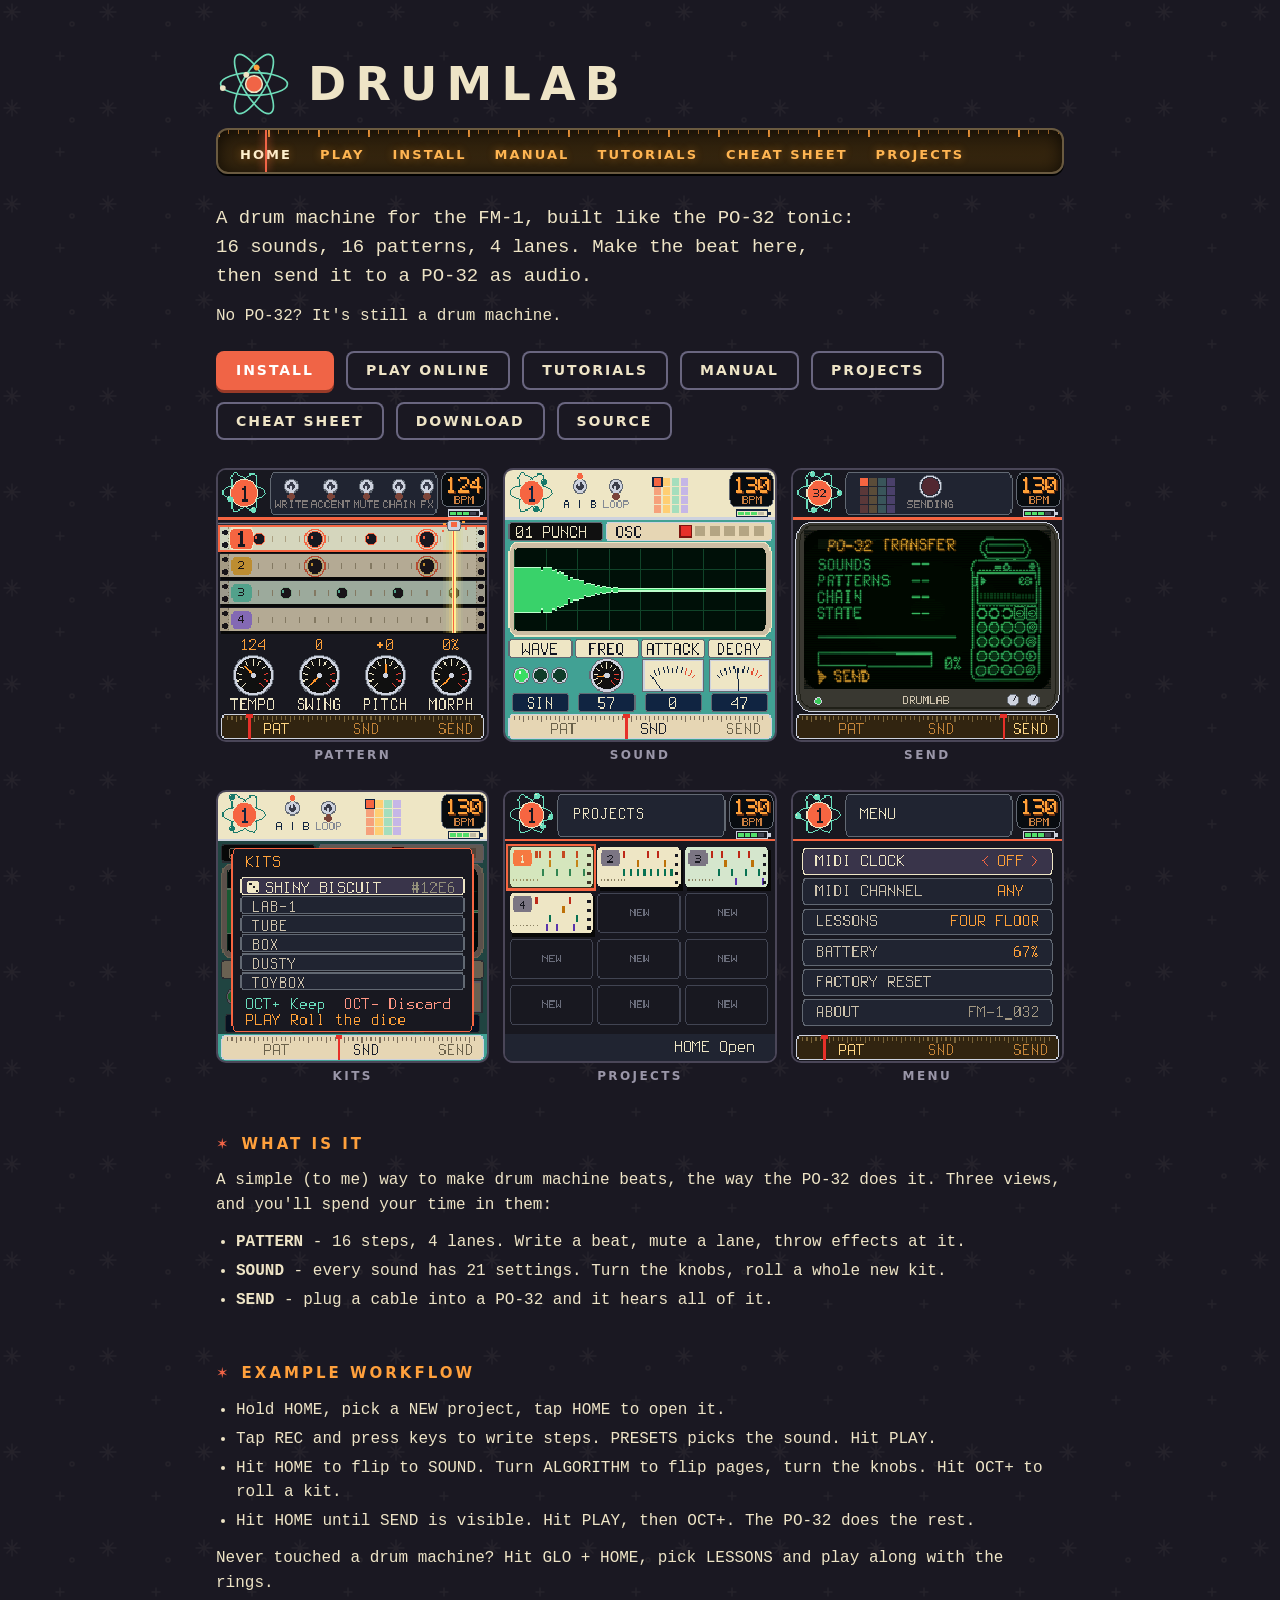
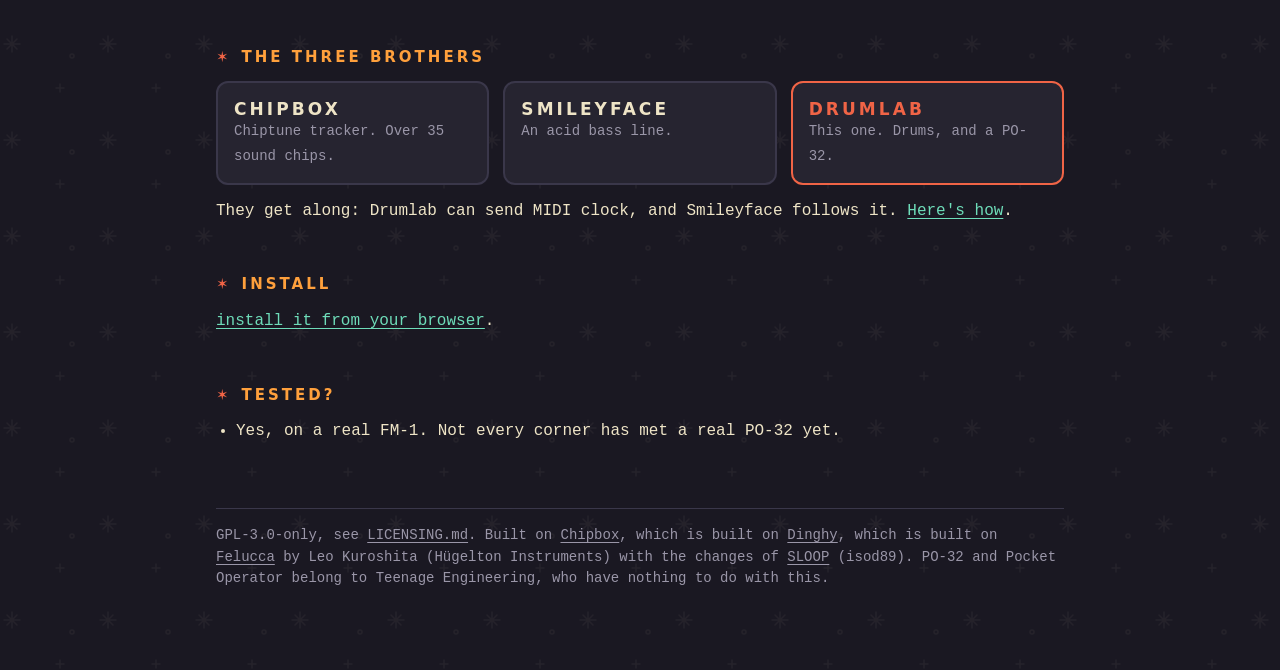
==== site/index.html @ 938a764e "LETS DO THISSSSS. Microtonic for the FM1 beta!" ====
<!doctype html>
<html lang="en">
<head>
<meta charset="utf-8">
<meta name="viewport" content="width=device-width, initial-scale=1">
<title>Drumlab</title>
<meta name="description" content="A drum machine for the FM-1 that works like the PO-32 tonic and sends its sounds and patterns to one, as audio.">
<link rel="stylesheet" href="lab.css">
</head>
<body>
<main>
  <div class="mast"><svg class="atom" viewBox="-50 -50 100 100" width="76" height="76" aria-hidden="true"><g fill="none" stroke="#6edcb9" stroke-width="2.2"><ellipse rx="44" ry="15" transform="rotate(0)"/><ellipse rx="44" ry="15" transform="rotate(60)"/><ellipse rx="44" ry="15" transform="rotate(120)"/></g><g transform="rotate(0)"><circle r="3.8" fill="#eee4c6"><animateMotion dur="3.1s" repeatCount="indefinite" path="M44,0 A44,15 0 1,1 -44,0 A44,15 0 1,1 44,0"/></circle></g><g transform="rotate(60)"><circle r="3.8" fill="#ffa03c"><animateMotion dur="4.3s" repeatCount="indefinite" path="M44,0 A44,15 0 1,0 -44,0 A44,15 0 1,0 44,0"/></circle></g><g transform="rotate(120)"><circle r="3.8" fill="#eee4c6"><animateMotion dur="5.2s" repeatCount="indefinite" path="M44,0 A44,15 0 1,1 -44,0 A44,15 0 1,1 44,0"/></circle></g><circle r="11" fill="#f06446" stroke="#eee4c6" stroke-width="2"/></svg><h1><a href="./">Drumlab</a></h1></div>
  
  <nav class="dial" aria-label="Pages"><a href="./" aria-current="page">Home</a><a href="play/">Play</a><a href="install.html">Install</a><a href="guide/">Manual</a><a href="manual/">Tutorials</a><a href="cheatsheet/">Cheat sheet</a><a href="projects/">Projects</a></nav>

  <p class="lead">A drum machine for the FM-1, built like the PO-32 tonic: 16 sounds, 16 patterns, 4 lanes. Make the beat here, then send it to a PO-32 as audio.</p>
  <p>No PO-32? It's still a drum machine.</p>

  <div class="btns">
    <a class="btn hot" href="install.html">Install</a>
    <a class="btn alt" href="play/">Play online</a>
    <a class="btn alt" href="manual/">Tutorials</a>
    <a class="btn alt" href="guide/">Manual</a>
    <a class="btn alt" href="projects/">Projects</a>
    <a class="btn alt" href="cheatsheet/">Cheat sheet</a>
    <a class="btn alt" id="download" href="#install">Download</a>
    <a class="btn alt" id="source" href="#">Source</a>
  </div>

  <div class="shots">
    <figure><img src="img/playing.png" alt="The pattern view: four lanes of steps"><figcaption>PATTERN</figcaption></figure><figure><img src="img/snd.png" alt="The sound view: a scope and four dials"><figcaption>SOUND</figcaption></figure><figure><img src="img/send.png" alt="The send view: a green monitor"><figcaption>SEND</figcaption></figure>
  </div>
  <div class="shots">
    <figure><img src="img/kits.png" alt="The kits window"><figcaption>KITS</figcaption></figure><figure><img src="img/picker.png" alt="Twelve projects"><figcaption>PROJECTS</figcaption></figure><figure><img src="img/menu.png" alt="The menu"><figcaption>MENU</figcaption></figure>
  </div>

  <h2>What is it</h2>
  <p>A simple (to me) way to make drum machine beats, the way the PO-32 does it. Three views, and you'll spend your time in them:</p>
  <ul>
    <li><b>PATTERN</b> - 16 steps, 4 lanes. Write a beat, mute a lane, throw effects at it.</li>
    <li><b>SOUND</b> - every sound has 21 settings. Turn the knobs, roll a whole new kit.</li>
    <li><b>SEND</b> - plug a cable into a PO-32 and it hears all of it.</li>
  </ul>

  <h2>Example workflow</h2>
  <ul>
    <li>Hold HOME, pick a NEW project, tap HOME to open it.</li>
    <li>Tap REC and press keys to write steps. PRESETS picks the sound. Hit PLAY.</li>
    <li>Hit HOME to flip to SOUND. Turn ALGORITHM to flip pages, turn the knobs. Hit OCT+ to roll a kit.</li>
    <li>Hit HOME until SEND is visible. Hit PLAY, then OCT+. The PO-32 does the rest.</li>
  </ul>
  <p>Never touched a drum machine? Hit GLO + HOME, pick LESSONS and play along with the rings.</p>

  <h2>The three brothers</h2>
  <div class="bros">
    <a class="bro" href="../chipbox/"><b>Chipbox</b><span>Chiptune tracker. Over 35 sound chips.</span></a>
    <a class="bro" href="../smileyface/"><b>Smileyface</b><span>An acid bass line.</span></a>
    <div class="bro me"><b>Drumlab</b><span>This one. Drums, and a PO-32.</span></div>
  </div>
  <p style="margin-top:14px">They get along: Drumlab can send MIDI clock, and Smileyface follows it. <a href="manual/smileyface/">Here's how</a>.</p>

  <h2 id="install">Install</h2>
  <p><a href="install.html">install it from your browser</a>.</p>

  <h2>Tested?</h2>
  <ul><li>Yes, on a real FM-1. Not every corner has met a real PO-32 yet.</li></ul>

  <footer>GPL-3.0-only, see <a href="https://github.com/pbarilla/drumlab/blob/main/LICENSING.md">LICENSING.md</a>. Built on <a href="../chipbox/">Chipbox</a>, which is built on <a href="https://github.com/zvenson/dinghy">Dinghy</a>, which is built on <a href="https://github.com/hugelton/Felucca">Felucca</a> by Leo Kuroshita (Hügelton Instruments) with the changes of <a href="https://github.com/isod89/sloop-fm1">SLOOP</a> (isod89). PO-32 and Pocket Operator belong to Teenage Engineering, who have nothing to do with this.</footer>
</main>
<script src="lab.js"></script>
<script>
  (function () {
    var base = 'https://github.com/pbarilla/drumlab';
    document.getElementById('download').href = base + '/releases/latest';
    document.getElementById('source').href = base;
  })();
</script>
</body>
</html>
---- site/lab.css ----
/* SPDX-License-Identifier: GPL-3.0-only */
/* Drumlab's pages: a 1950s atomic lab. Colours are the device's (firmware/src/labdraw.c, K_*). */
:root {
  --bg:#1a1822; --plate:#262430; --rail:#2e2c3a; --line:#3a374a;
  --cream:#eee4c6; --ink:#eee4c6; --dim:#9a96a8; --chrome:#cdd1d8;
  --coral:#f06446; --mint:#6edcb9; --amber:#ffa03c; --navy:#142640; --teal:#42a094; --glass:#34260f;
  --l1:#f06446; --l2:#fabe3c; --l3:#6edcb9; --l4:#aa8cf0;
  --display:"Futura", "Century Gothic", "Avenir Next", "Jost", "Trebuchet MS", system-ui, sans-serif;
  --mono:ui-monospace, "SF Mono", Menlo, Consolas, monospace;
  color-scheme:dark;
}
* { box-sizing:border-box; }
html { background:var(--bg); }
body {
  margin:0; color:var(--ink); font:16px/1.55 var(--mono);
  background-color:var(--bg);
  background-image:url("data:image/svg+xml;utf8,<svg xmlns='http://www.w3.org/2000/svg' width='96' height='96'><g fill='none' stroke='%23eee4c6' stroke-opacity='.05' stroke-width='1.5' stroke-linecap='round'><path d='M12 4v16M4 12h16M7 7l10 10M17 7L7 17'/><path d='M60 52v8M56 56h8'/><circle cx='72' cy='24' r='2'/></g></svg>");
}
main { max-width:880px; margin:0 auto; padding:28px 16px 80px; }
a { color:var(--mint); text-underline-offset:3px; }
a:hover { color:#fff; }
p { margin:0 0 12px; }
:focus-visible { outline:2px solid var(--amber); outline-offset:2px; }

/* masthead: the atom, the name, the tag */
.mast { display:flex; align-items:center; gap:16px; margin:18px 0 6px; }
.mast svg.atom { width:76px; height:76px; flex:none; }
h1 { font:700 46px/1.05 var(--display); letter-spacing:.2em; text-transform:uppercase; margin:0; color:var(--cream); }
h1 a { color:inherit; text-decoration:none; }
.tag { display:inline-block; padding:3px 12px; background:var(--coral); color:#fff; font:700 13px/1.4 var(--display); letter-spacing:.2em; vertical-align:middle; margin-left:14px; border-radius:3px; }
.sub { margin:0 0 22px; color:var(--dim); font-family:var(--display); letter-spacing:.14em; text-transform:uppercase; font-size:13px; }

/* the radio dial */
nav.dial { display:flex; flex-wrap:wrap; margin:0 0 30px; padding:0 8px; position:relative; border-radius:12px; border:2px solid #6a5a40;
  background:linear-gradient(#2a1d0b, #3b2a10); box-shadow:inset 0 0 18px #000b, 0 2px 0 #000; overflow:hidden; }
nav.dial::before { content:""; position:absolute; left:0; right:0; top:0; height:7px; pointer-events:none;
  background:repeating-linear-gradient(90deg, #ffa03c88 0 1px, transparent 1px 10px), repeating-linear-gradient(90deg, #ffa03ccc 0 2px, transparent 2px 50px); background-size:100% 4px, 100% 7px; background-repeat:no-repeat; }
nav.dial a { position:relative; padding:17px 14px 9px; color:#ffb552; text-decoration:none; font:700 13px/1.2 var(--display); letter-spacing:.16em; text-transform:uppercase; text-shadow:0 0 8px #ff9a2e66; }
nav.dial a:hover { color:#fff1cf; }
nav.dial a[aria-current] { color:#fff1cf; }
nav.dial a[aria-current]::after { content:""; position:absolute; left:50%; top:0; bottom:0; width:2px; margin-left:-1px; background:var(--coral); box-shadow:0 0 8px var(--coral); }

h2 { font:700 15px/1.3 var(--display); letter-spacing:.2em; text-transform:uppercase; color:var(--amber); margin:52px 0 14px; }
h2::before { content:"\2736"; margin-right:10px; color:var(--coral); }
.lead { font-size:19px; max-width:34em; }
ul { padding-left:20px; margin:0 0 12px; } li { margin:4px 0; } ol { padding-left:22px; }
code { font:700 .92em var(--mono); background:var(--cream); color:#1a1822; padding:1px 6px; border-radius:4px; white-space:nowrap; }
pre { font:inherit; font-size:13px; background:var(--plate); padding:12px 14px; overflow-x:auto; margin:8px 0 14px; line-height:1.7; border-radius:8px; border:1px solid var(--line); }
.dim { color:var(--dim); }
.po { background:#f3f0e4; color:#1a1822; } /* the PO-32's own labels */

/* buttons */
.btns { display:flex; flex-wrap:wrap; gap:12px; margin:22px 0 0; }
.btn, button.btn { display:inline-block; padding:11px 20px; background:var(--cream); color:#1a1822; text-decoration:none; font:700 14px/1.2 var(--display); letter-spacing:.14em; text-transform:uppercase; border:0; border-radius:8px; box-shadow:0 3px 0 #8a7f60; cursor:pointer; }
.btn:hover { color:#1a1822; background:#fff6dc; }
.btn.hot { background:var(--coral); color:#fff; box-shadow:0 3px 0 #9a3a28; }
.btn.hot:hover { background:#ff7a5e; color:#fff; }
.btn.alt { background:transparent; color:var(--cream); box-shadow:inset 0 0 0 2px #6a6680; }
.btn.alt:hover { box-shadow:inset 0 0 0 2px var(--cream); background:transparent; color:#fff; }
button:disabled { opacity:.35; cursor:default; }

/* pictures */
.shots { display:grid; grid-template-columns:repeat(3, 1fr); gap:14px; margin:28px 0 0; }
.shots figure { margin:0; }
.shots img { width:100%; height:auto; display:block; image-rendering:pixelated; background:var(--plate); border-radius:10px; border:2px solid #4a4658; }
.shots figcaption { margin-top:6px; font:700 12px var(--display); letter-spacing:.2em; color:var(--dim); text-align:center; }
img { display:block; max-width:100%; }

/* brothers */
.bros { display:grid; grid-template-columns:repeat(3, 1fr); gap:14px; margin:6px 0 0; }
.bro { display:block; padding:16px 16px 14px; background:var(--plate); border:2px solid var(--line); border-radius:12px; color:var(--ink); text-decoration:none; }
.bro b { display:block; font:700 17px var(--display); letter-spacing:.18em; text-transform:uppercase; }
.bro span { color:var(--dim); font-size:14px; }
.bro.me { border-color:var(--coral); }
.bro.me b { color:var(--coral); }
a.bro:hover { border-color:var(--cream); }

/* guide and tutorials */
.intro { color:var(--dim); margin:0 0 40px; }
.toc { display:flex; flex-wrap:wrap; gap:6px 18px; margin:0 0 30px; font-size:14px; }
.step { padding:34px 0 20px; border-top:1px solid var(--line); }
.step h2 { margin:0 0 14px; display:flex; align-items:center; gap:14px; font-size:18px; letter-spacing:.14em; color:var(--cream); }
.step h2::before { content:none; }
.step h2 b { display:inline-grid; place-items:center; min-width:34px; height:34px; padding:0 8px; background:var(--coral); color:#fff; font:700 18px var(--display); border-radius:7px; letter-spacing:0; }
.step h2 a { color:inherit; text-decoration:none; }
.step h2 a:hover { color:var(--mint); }
.item { padding:8px 0 12px; }
.t { display:flex; gap:12px; min-width:0; }
.t::before { content:"\2022"; color:var(--coral); flex:none; }
.t > div { min-width:0; }
.pic { margin:10px 0 4px 24px; max-width:620px; }
.pic img { width:100%; height:auto; background:var(--plate); border-radius:12px; }
.block { margin:6px 0 6px 24px; }
.block p { margin:0 0 10px; }
h3 { font:700 14px var(--display); letter-spacing:.16em; text-transform:uppercase; margin:22px 0 6px 24px; color:var(--mint); }
table { border-collapse:collapse; width:100%; font-size:14px; margin:6px 0; }
th, td { text-align:left; padding:6px 10px; border-bottom:1px solid var(--line); vertical-align:top; }
th { color:var(--dim); font-weight:400; white-space:nowrap; }

/* a pattern as 16 boxes */
.grid { display:grid; grid-template-columns:auto repeat(16, 1fr); gap:3px; margin:6px 0 10px; max-width:640px; align-items:stretch; }
.grid .h { color:var(--dim); font-size:11px; text-align:center; align-self:end; }
.grid .h.b { color:var(--amber); }
.grid .n { font:700 12px var(--display); letter-spacing:.06em; color:var(--cream); padding:0 8px 0 0; display:flex; align-items:center; white-space:nowrap; }
.grid .n i { font-style:normal; display:inline-grid; place-items:center; width:20px; height:20px; border-radius:4px; margin-right:7px; color:#1a1822; font-size:12px; }
.grid .c { aspect-ratio:1; min-height:18px; background:#2a2838; border-radius:3px; display:grid; place-items:center; font:700 10px var(--mono); color:#1a1822; }
.grid .c.g { background:#36334a; }
.grid .c.on { box-shadow:0 0 0 2px #0006 inset; }
.grid .c.acc { outline:2px solid var(--cream); outline-offset:-2px; }
.l1 { background:var(--l1) !important; } .l2 { background:var(--l2) !important; } .l3 { background:var(--l3) !important; } .l4 { background:var(--l4) !important; }
.pcard { padding:22px 0 10px; border-top:1px solid var(--line); }
.pcard h3 { margin:0 0 4px; }
.pcard .meta { color:var(--dim); font-size:13px; margin:0 0 10px; }
.pcard .how { margin:6px 0 0; font-size:14px; }
.gridwrap { overflow-x:auto; }

footer { margin-top:64px; color:var(--dim); font-size:14px; border-top:1px solid var(--line); padding-top:16px; }
footer a { color:var(--dim); }
@media (max-width:760px) { h1 { font-size:34px; letter-spacing:.14em; } .mast svg.atom { width:56px; height:56px; } .pic, .block { margin-left:0; } h3 { margin-left:0; } .shots, .bros { grid-template-columns:1fr; } nav.dial a { padding-left:10px; padding-right:10px; } }
@media (prefers-reduced-motion:reduce) { * { animation:none !important; transition:none !important; } }
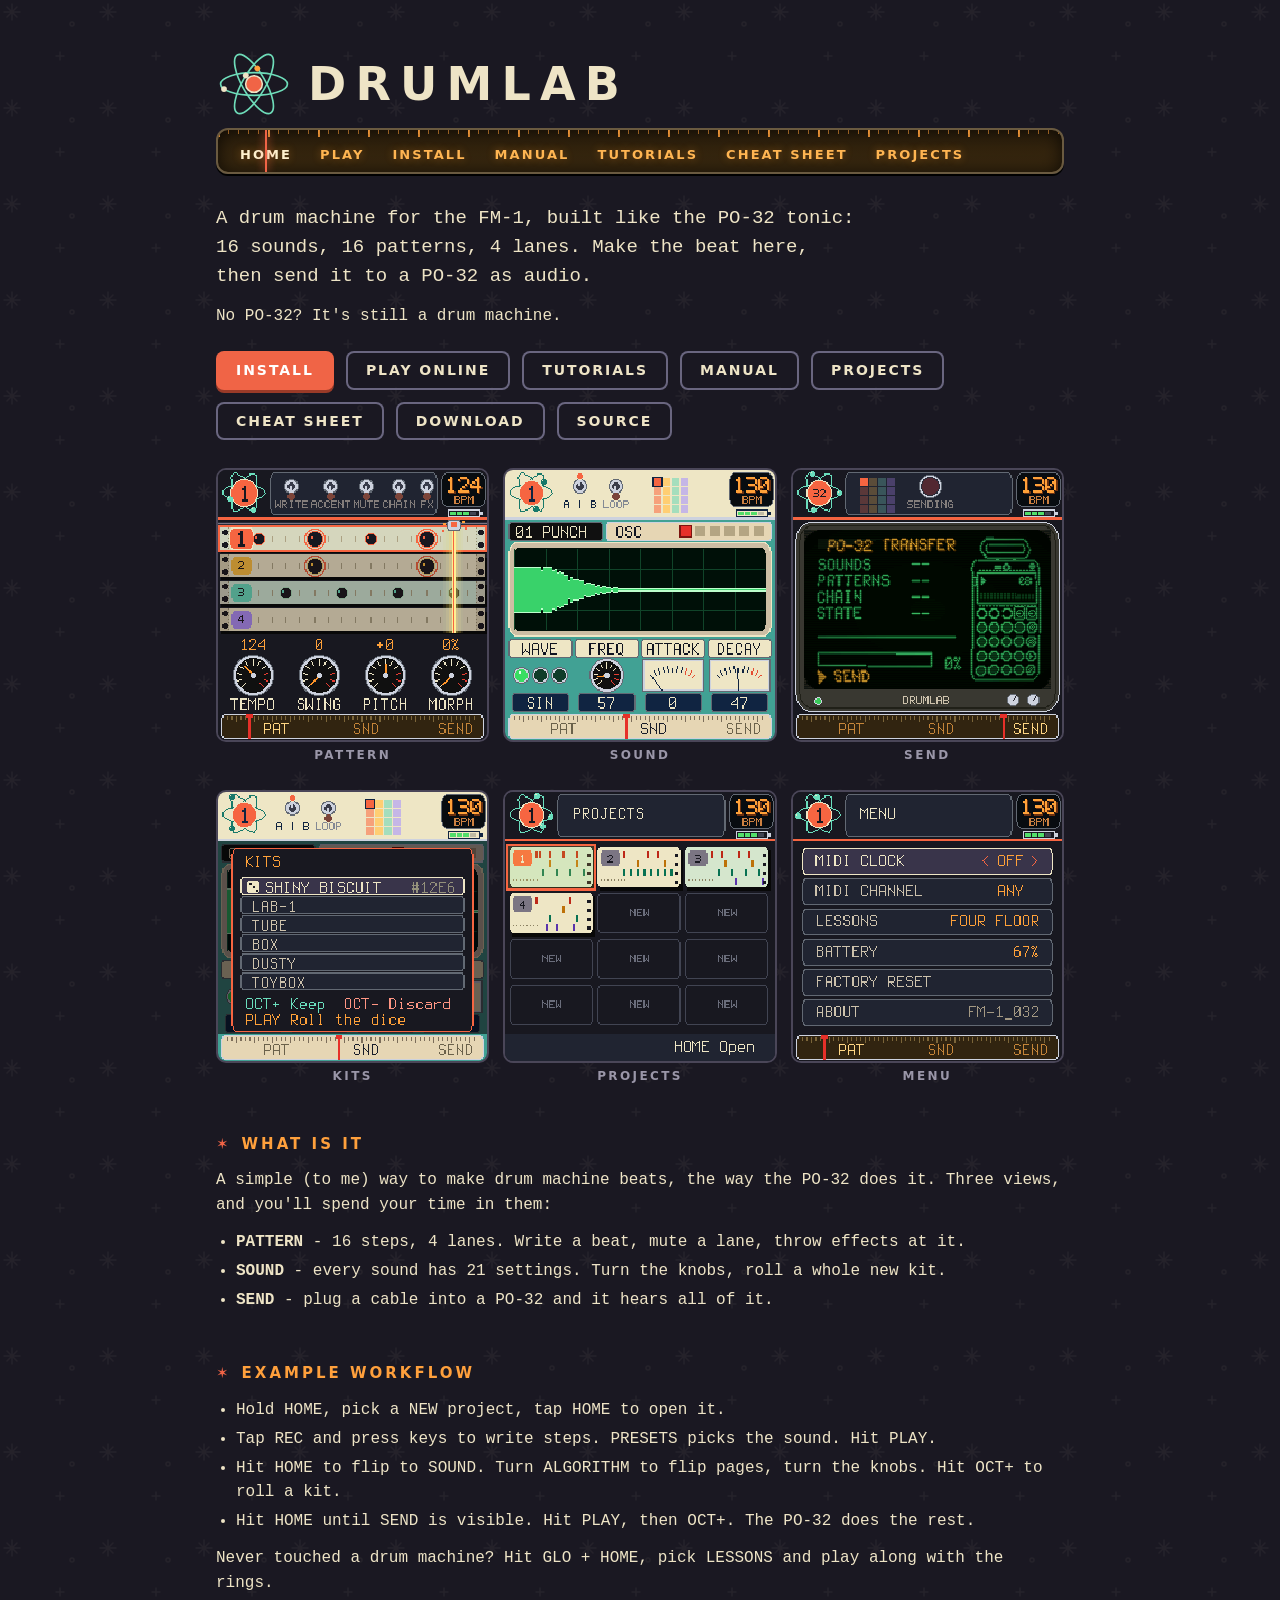
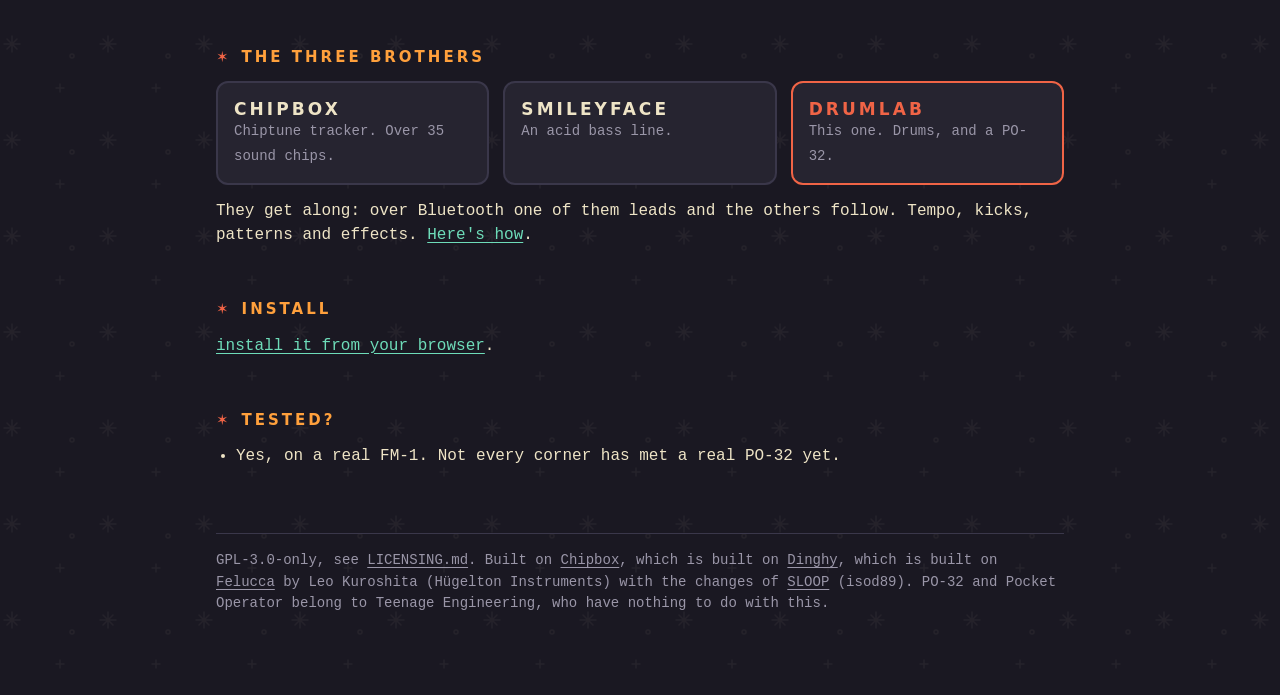
==== commit 23069531: "more compat with other brothers" ====
--- a/site/index.html
+++ b/site/index.html
@@ -57,7 +57,7 @@
     <a class="bro" href="../smileyface/"><b>Smileyface</b><span>An acid bass line.</span></a>
     <div class="bro me"><b>Drumlab</b><span>This one. Drums, and a PO-32.</span></div>
   </div>
-  <p style="margin-top:14px">They get along: Drumlab can send MIDI clock, and Smileyface follows it. <a href="manual/smileyface/">Here's how</a>.</p>
+  <p style="margin-top:14px">They get along: over Bluetooth one of them leads and the others follow. Tempo, kicks, patterns and effects. <a href="manual/sync/">Here's how</a>.</p>
 
   <h2 id="install">Install</h2>
   <p><a href="install.html">install it from your browser</a>.</p>
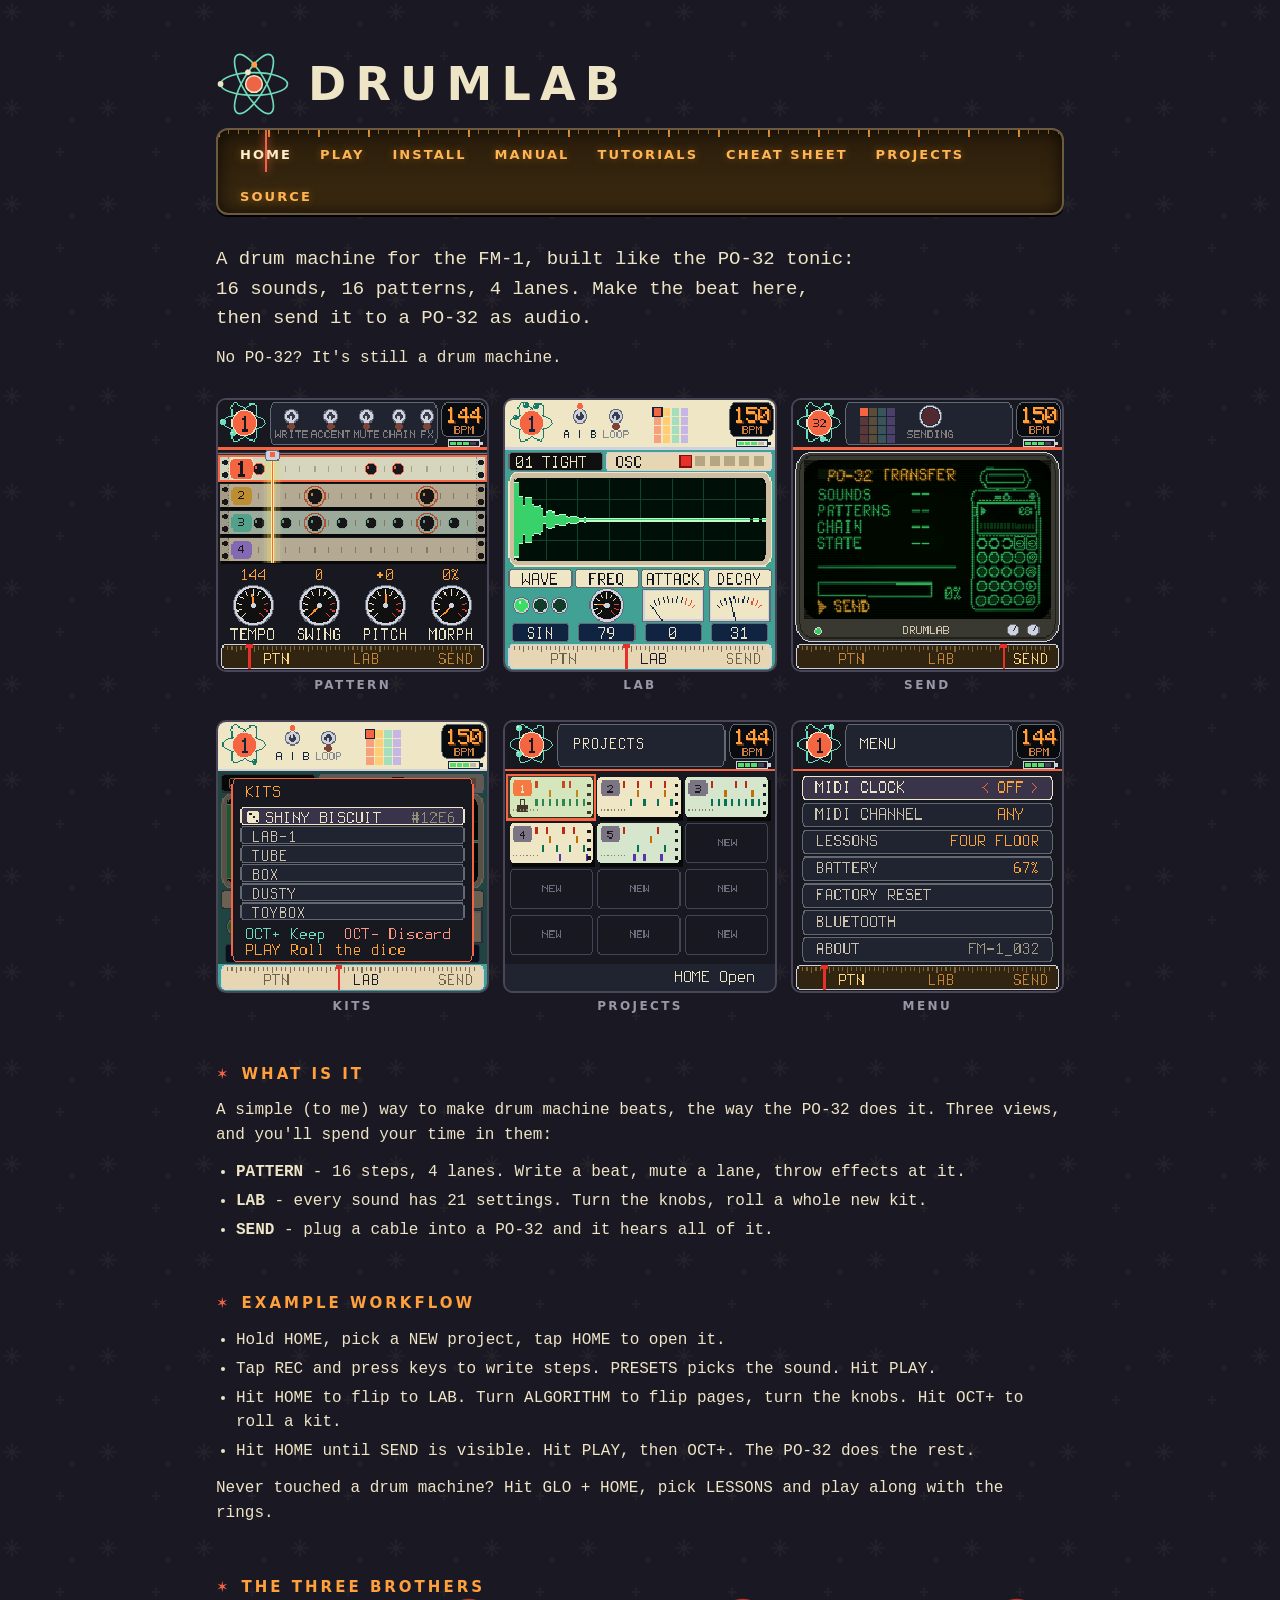
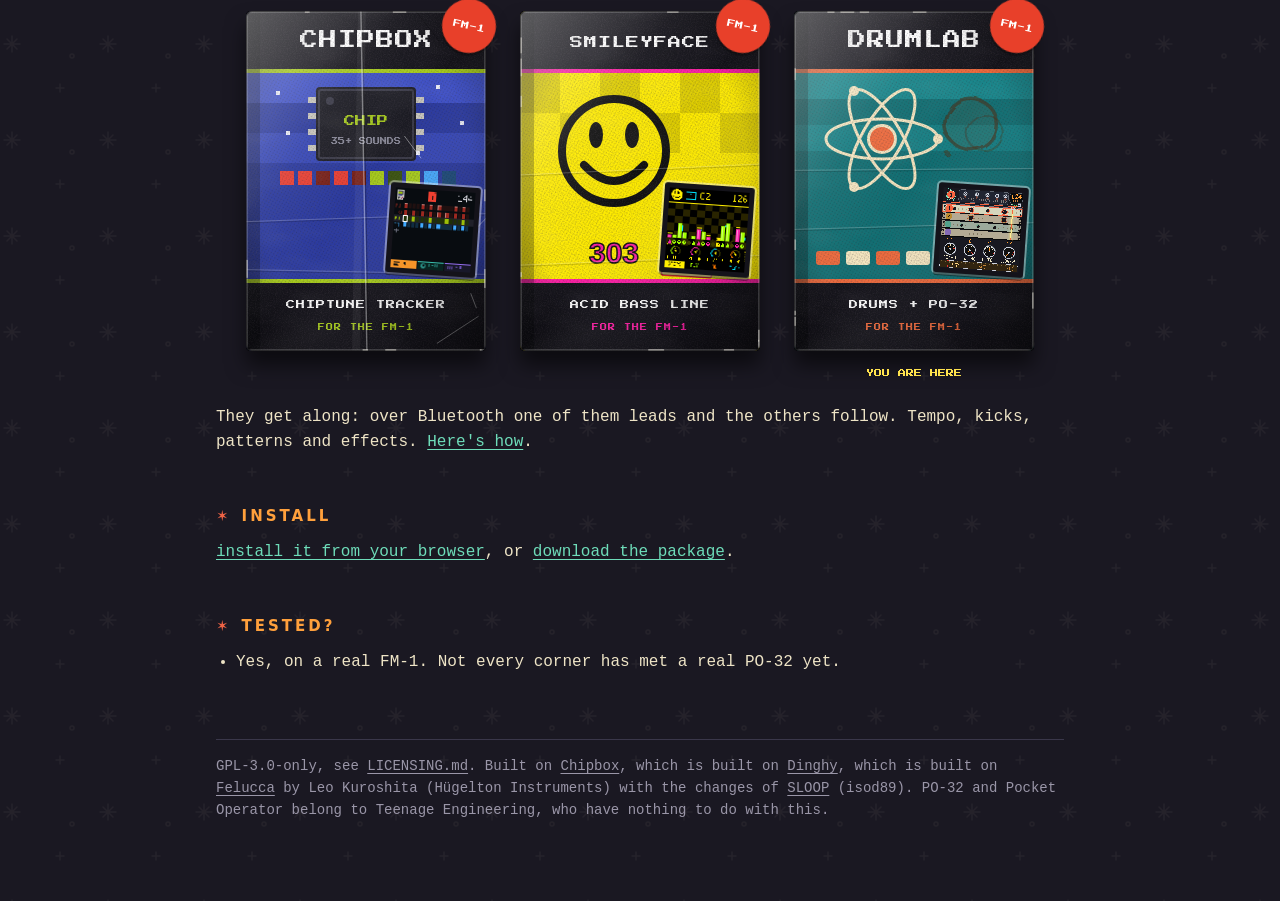
==== commit ae27aaf3: "preparing new release. still beta, so YMMV" ====
--- a/site/index.html
+++ b/site/index.html
@@ -6,29 +6,20 @@
 <title>Drumlab</title>
 <meta name="description" content="A drum machine for the FM-1 that works like the PO-32 tonic and sends its sounds and patterns to one, as audio.">
 <link rel="stylesheet" href="lab.css">
+<link rel="stylesheet" href="css/boxes.css">
 </head>
 <body>
 <main>
   <div class="mast"><svg class="atom" viewBox="-50 -50 100 100" width="76" height="76" aria-hidden="true"><g fill="none" stroke="#6edcb9" stroke-width="2.2"><ellipse rx="44" ry="15" transform="rotate(0)"/><ellipse rx="44" ry="15" transform="rotate(60)"/><ellipse rx="44" ry="15" transform="rotate(120)"/></g><g transform="rotate(0)"><circle r="3.8" fill="#eee4c6"><animateMotion dur="3.1s" repeatCount="indefinite" path="M44,0 A44,15 0 1,1 -44,0 A44,15 0 1,1 44,0"/></circle></g><g transform="rotate(60)"><circle r="3.8" fill="#ffa03c"><animateMotion dur="4.3s" repeatCount="indefinite" path="M44,0 A44,15 0 1,0 -44,0 A44,15 0 1,0 44,0"/></circle></g><g transform="rotate(120)"><circle r="3.8" fill="#eee4c6"><animateMotion dur="5.2s" repeatCount="indefinite" path="M44,0 A44,15 0 1,1 -44,0 A44,15 0 1,1 44,0"/></circle></g><circle r="11" fill="#f06446" stroke="#eee4c6" stroke-width="2"/></svg><h1><a href="./">Drumlab</a></h1></div>
   
-  <nav class="dial" aria-label="Pages"><a href="./" aria-current="page">Home</a><a href="play/">Play</a><a href="install.html">Install</a><a href="guide/">Manual</a><a href="manual/">Tutorials</a><a href="cheatsheet/">Cheat sheet</a><a href="projects/">Projects</a></nav>
+  <nav class="dial" aria-label="Pages"><a href="./" aria-current="page">Home</a><a href="play/">Play</a><a href="install.html">Install</a><a href="guide/">Manual</a><a href="manual/">Tutorials</a><a href="cheatsheet/">Cheat sheet</a><a href="projects/">Projects</a><a href="https://github.com/pbarilla/drumlab">Source</a></nav>
 
   <p class="lead">A drum machine for the FM-1, built like the PO-32 tonic: 16 sounds, 16 patterns, 4 lanes. Make the beat here, then send it to a PO-32 as audio.</p>
   <p>No PO-32? It's still a drum machine.</p>
 
-  <div class="btns">
-    <a class="btn hot" href="install.html">Install</a>
-    <a class="btn alt" href="play/">Play online</a>
-    <a class="btn alt" href="manual/">Tutorials</a>
-    <a class="btn alt" href="guide/">Manual</a>
-    <a class="btn alt" href="projects/">Projects</a>
-    <a class="btn alt" href="cheatsheet/">Cheat sheet</a>
-    <a class="btn alt" id="download" href="#install">Download</a>
-    <a class="btn alt" id="source" href="#">Source</a>
-  </div>
 
   <div class="shots">
-    <figure><img src="img/playing.png" alt="The pattern view: four lanes of steps"><figcaption>PATTERN</figcaption></figure><figure><img src="img/snd.png" alt="The sound view: a scope and four dials"><figcaption>SOUND</figcaption></figure><figure><img src="img/send.png" alt="The send view: a green monitor"><figcaption>SEND</figcaption></figure>
+    <figure><img src="img/playing.png" alt="The pattern view: four lanes of steps"><figcaption>PATTERN</figcaption></figure><figure><img src="img/snd.png" alt="The lab view: a scope and four dials"><figcaption>LAB</figcaption></figure><figure><img src="img/send.png" alt="The send view: a green monitor"><figcaption>SEND</figcaption></figure>
   </div>
   <div class="shots">
     <figure><img src="img/kits.png" alt="The kits window"><figcaption>KITS</figcaption></figure><figure><img src="img/picker.png" alt="Twelve projects"><figcaption>PROJECTS</figcaption></figure><figure><img src="img/menu.png" alt="The menu"><figcaption>MENU</figcaption></figure>
@@ -38,7 +29,7 @@
   <p>A simple (to me) way to make drum machine beats, the way the PO-32 does it. Three views, and you'll spend your time in them:</p>
   <ul>
     <li><b>PATTERN</b> - 16 steps, 4 lanes. Write a beat, mute a lane, throw effects at it.</li>
-    <li><b>SOUND</b> - every sound has 21 settings. Turn the knobs, roll a whole new kit.</li>
+    <li><b>LAB</b> - every sound has 21 settings. Turn the knobs, roll a whole new kit.</li>
     <li><b>SEND</b> - plug a cable into a PO-32 and it hears all of it.</li>
   </ul>
 
@@ -46,21 +37,17 @@
   <ul>
     <li>Hold HOME, pick a NEW project, tap HOME to open it.</li>
     <li>Tap REC and press keys to write steps. PRESETS picks the sound. Hit PLAY.</li>
-    <li>Hit HOME to flip to SOUND. Turn ALGORITHM to flip pages, turn the knobs. Hit OCT+ to roll a kit.</li>
+    <li>Hit HOME to flip to LAB. Turn ALGORITHM to flip pages, turn the knobs. Hit OCT+ to roll a kit.</li>
     <li>Hit HOME until SEND is visible. Hit PLAY, then OCT+. The PO-32 does the rest.</li>
   </ul>
   <p>Never touched a drum machine? Hit GLO + HOME, pick LESSONS and play along with the rings.</p>
 
   <h2>The three brothers</h2>
-  <div class="bros">
-    <a class="bro" href="../chipbox/"><b>Chipbox</b><span>Chiptune tracker. Over 35 sound chips.</span></a>
-    <a class="bro" href="../smileyface/"><b>Smileyface</b><span>An acid bass line.</span></a>
-    <div class="bro me"><b>Drumlab</b><span>This one. Drums, and a PO-32.</span></div>
-  </div>
+  <div class="shelf" id="shelf"></div>
   <p style="margin-top:14px">They get along: over Bluetooth one of them leads and the others follow. Tempo, kicks, patterns and effects. <a href="manual/sync/">Here's how</a>.</p>
 
   <h2 id="install">Install</h2>
-  <p><a href="install.html">install it from your browser</a>.</p>
+  <p><a href="install.html">install it from your browser</a>, or <a id="download" href="#install">download the package</a>.</p>
 
   <h2>Tested?</h2>
   <ul><li>Yes, on a real FM-1. Not every corner has met a real PO-32 yet.</li></ul>
@@ -68,11 +55,12 @@
   <footer>GPL-3.0-only, see <a href="https://github.com/pbarilla/drumlab/blob/main/LICENSING.md">LICENSING.md</a>. Built on <a href="../chipbox/">Chipbox</a>, which is built on <a href="https://github.com/zvenson/dinghy">Dinghy</a>, which is built on <a href="https://github.com/hugelton/Felucca">Felucca</a> by Leo Kuroshita (Hügelton Instruments) with the changes of <a href="https://github.com/isod89/sloop-fm1">SLOOP</a> (isod89). PO-32 and Pocket Operator belong to Teenage Engineering, who have nothing to do with this.</footer>
 </main>
 <script src="lab.js"></script>
+<script>window.BRO_ME = "drumlab";</script>
+<script src="js/boxes.js"></script>
 <script>
   (function () {
     var base = 'https://github.com/pbarilla/drumlab';
     document.getElementById('download').href = base + '/releases/latest';
-    document.getElementById('source').href = base;
   })();
 </script>
 </body>
--- a/site/css/boxes.css
+++ b/site/css/boxes.css
@@ -0,0 +1,14 @@
+/* the three brothers as game boxes (same as the Chipbox site) */
+@font-face { font-family:"PS2P"; src:url(../fonts/PressStart2P.ttf) format("truetype"); font-display:swap; }
+:root { --gb-px:"PS2P", ui-monospace, monospace; --gb-gold:#ffe34d; }
+/* ---- the boxes */
+.shelf { display:grid; grid-template-columns:repeat(3,240px); gap:44px 34px; justify-content:center; margin-bottom:54px; }
+.box { position:relative; display:block; width:240px; height:340px; text-decoration:none; transition:transform .15s; }
+.box svg { display:block; filter:drop-shadow(0 14px 10px rgba(0,0,0,.55)); }
+.box:hover { transform:translateY(-8px) rotate(-1.5deg); }
+.box .shot { position:absolute; left:142px; top:174px; width:90px; height:90px; padding:5px; background:#14131a; border-radius:3px; box-shadow:0 3px 0 #0006,0 0 0 2px #fff6; transform:rotate(4deg); display:block; }
+.box .shot img { display:block; width:80px; height:80px; image-rendering:pixelated; }
+.box .badge { position:absolute; right:-10px; top:-12px; width:54px; height:54px; border-radius:50%; background:#e8402a; color:#fff; font:400 8px/54px var(--gb-px); text-align:center; transform:rotate(12deg); box-shadow:0 3px 0 #0004; }
+.box.me::after { content:"YOU ARE HERE"; position:absolute; left:0; right:0; bottom:-26px; text-align:center; font:400 8px/1 var(--gb-px); color:var(--gb-gold); }
+
+@media (max-width:900px) { .shelf { grid-template-columns:240px; } }
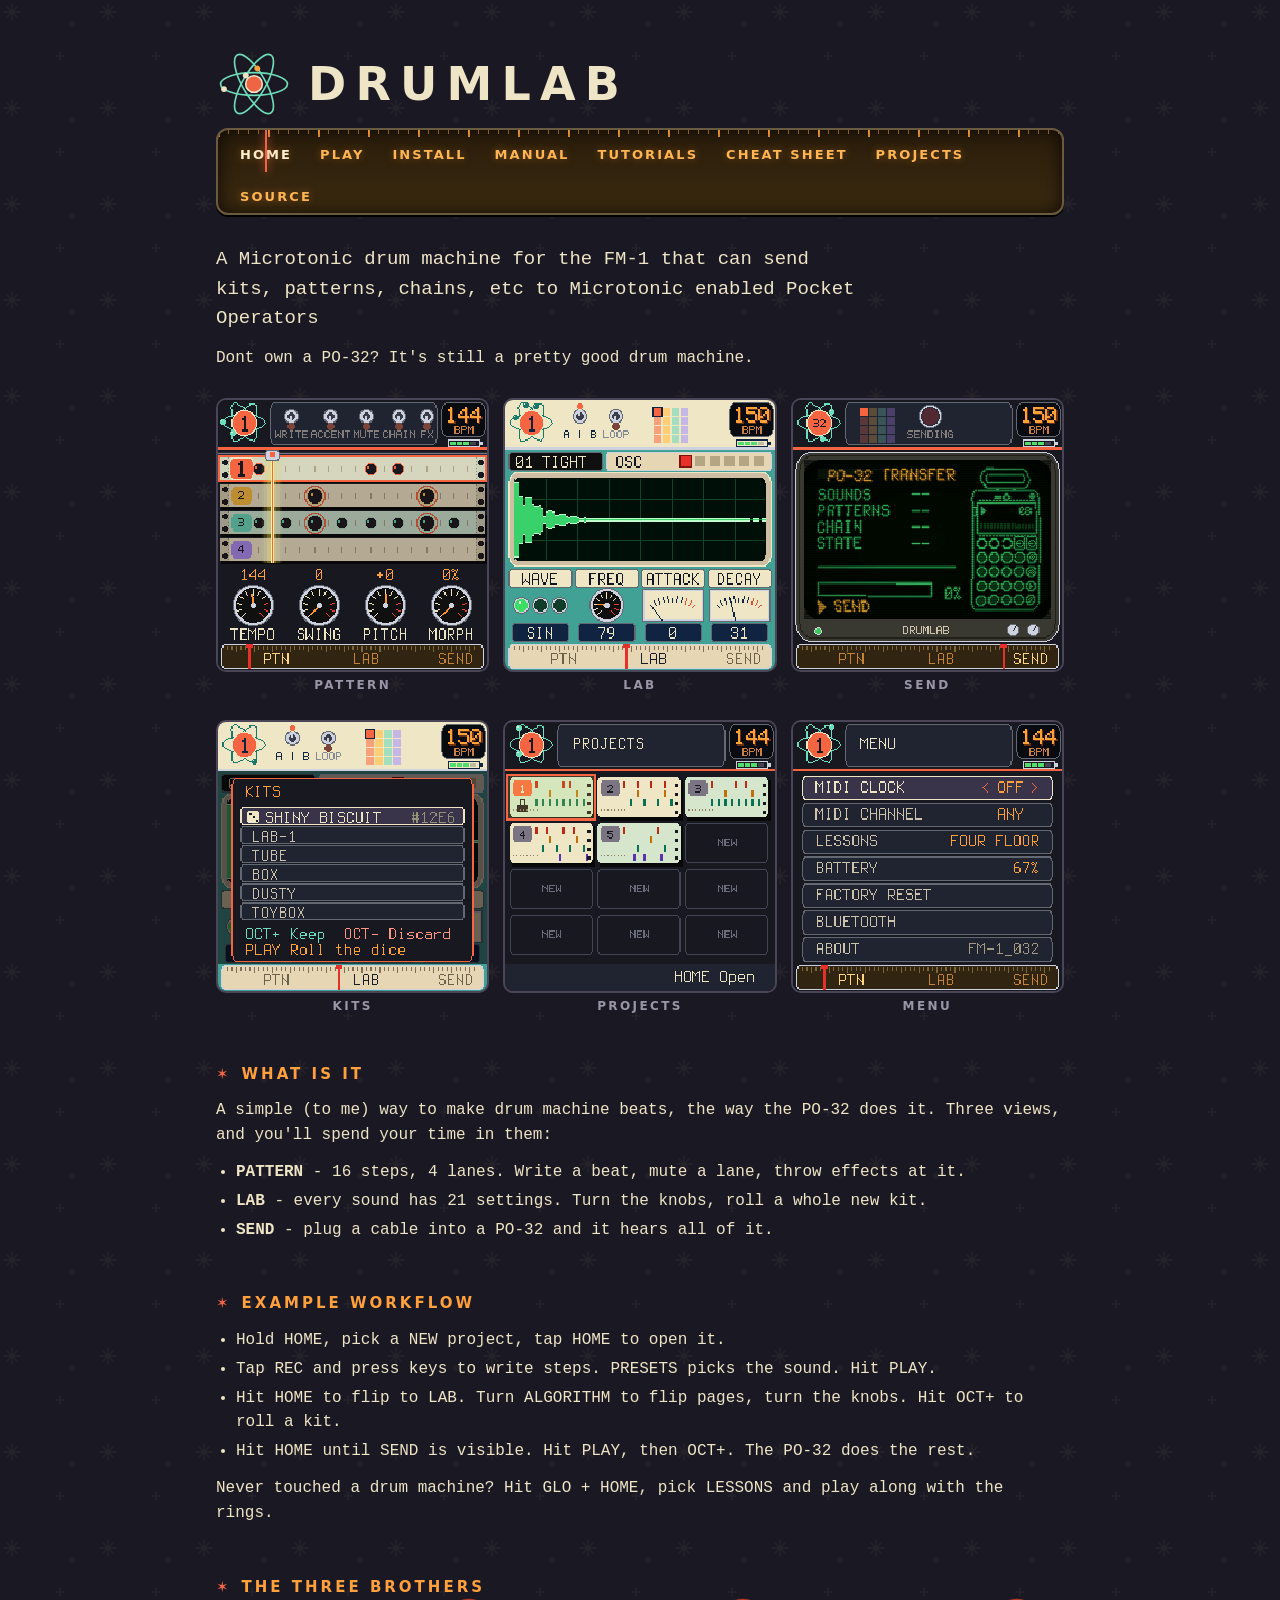
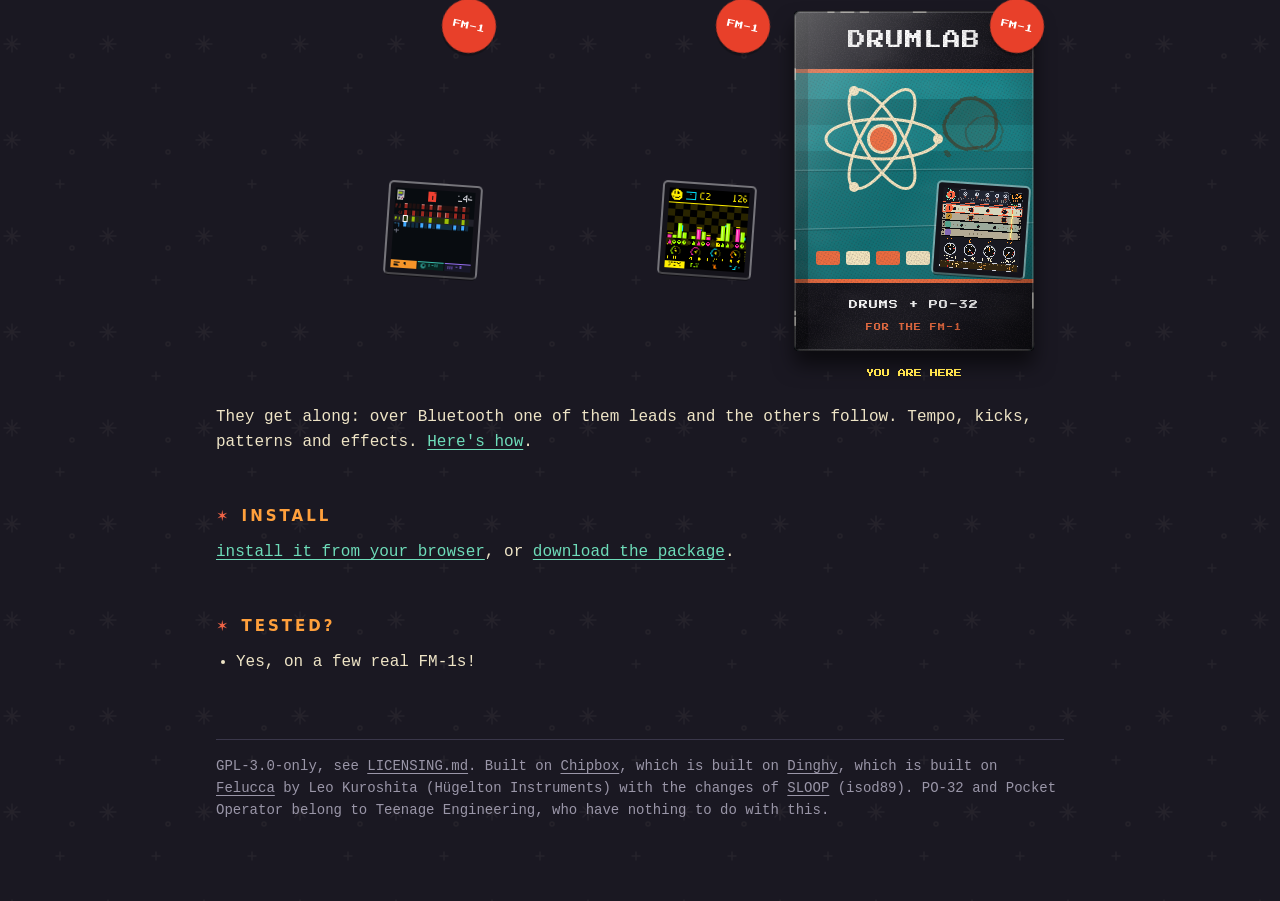
==== commit 11693c96: "fix issue where cheatsheet was being ignored. whoops!" ====
--- a/site/index.html
+++ b/site/index.html
@@ -14,8 +14,8 @@
   
   <nav class="dial" aria-label="Pages"><a href="./" aria-current="page">Home</a><a href="play/">Play</a><a href="install.html">Install</a><a href="guide/">Manual</a><a href="manual/">Tutorials</a><a href="cheatsheet/">Cheat sheet</a><a href="projects/">Projects</a><a href="https://github.com/pbarilla/drumlab">Source</a></nav>
 
-  <p class="lead">A drum machine for the FM-1, built like the PO-32 tonic: 16 sounds, 16 patterns, 4 lanes. Make the beat here, then send it to a PO-32 as audio.</p>
-  <p>No PO-32? It's still a drum machine.</p>
+  <p class="lead">A Microtonic drum machine for the FM-1 that can send kits, patterns, chains, etc to Microtonic enabled Pocket Operators</p>
+  <p>Dont own a PO-32? It's still a pretty good drum machine.</p>
 
 
   <div class="shots">
@@ -50,7 +50,7 @@
   <p><a href="install.html">install it from your browser</a>, or <a id="download" href="#install">download the package</a>.</p>
 
   <h2>Tested?</h2>
-  <ul><li>Yes, on a real FM-1. Not every corner has met a real PO-32 yet.</li></ul>
+  <ul><li>Yes, on a few real FM-1s!</li></ul>
 
   <footer>GPL-3.0-only, see <a href="https://github.com/pbarilla/drumlab/blob/main/LICENSING.md">LICENSING.md</a>. Built on <a href="../chipbox/">Chipbox</a>, which is built on <a href="https://github.com/zvenson/dinghy">Dinghy</a>, which is built on <a href="https://github.com/hugelton/Felucca">Felucca</a> by Leo Kuroshita (Hügelton Instruments) with the changes of <a href="https://github.com/isod89/sloop-fm1">SLOOP</a> (isod89). PO-32 and Pocket Operator belong to Teenage Engineering, who have nothing to do with this.</footer>
 </main>
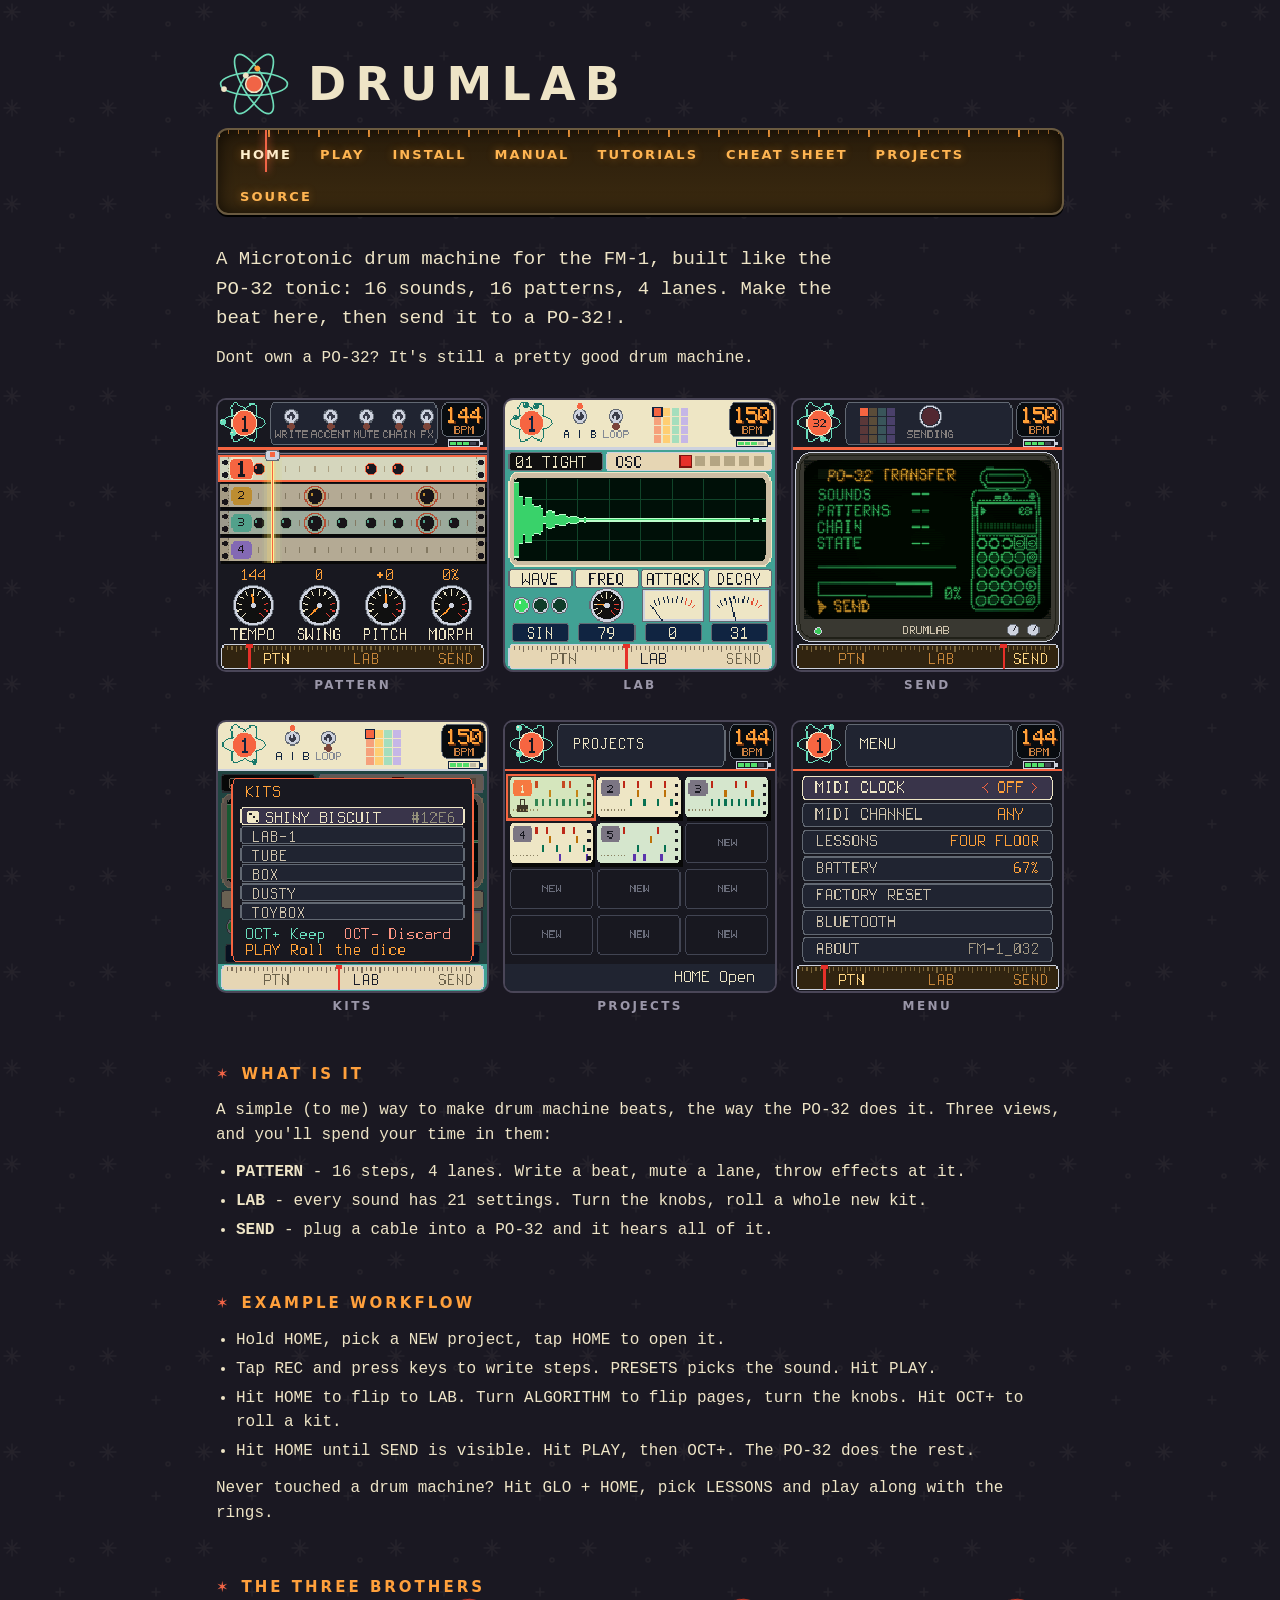
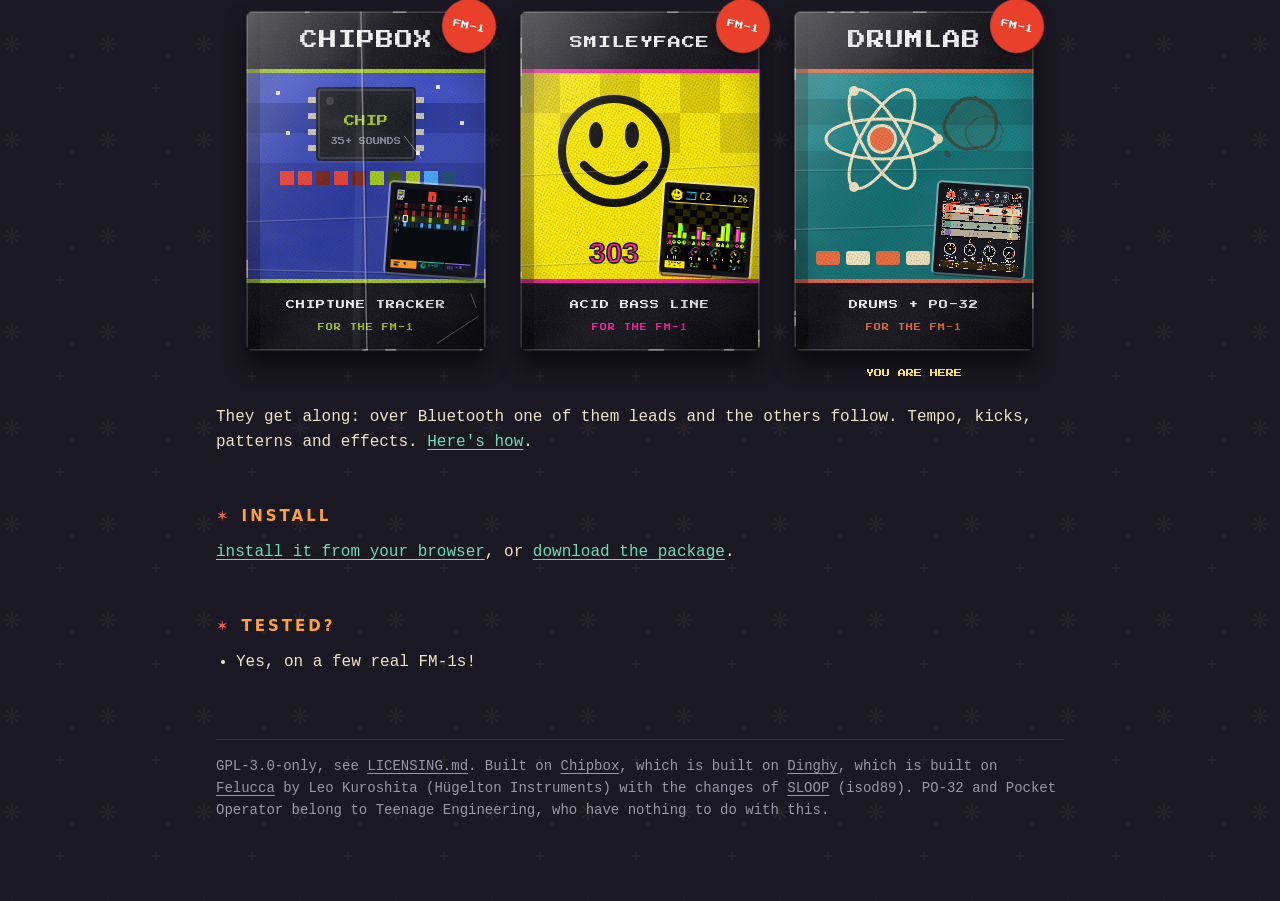
==== commit c8c61e7b: "tutorials! but in the wrong order lmao" ====
--- a/site/index.html
+++ b/site/index.html
@@ -14,7 +14,7 @@
   
   <nav class="dial" aria-label="Pages"><a href="./" aria-current="page">Home</a><a href="play/">Play</a><a href="install.html">Install</a><a href="guide/">Manual</a><a href="manual/">Tutorials</a><a href="cheatsheet/">Cheat sheet</a><a href="projects/">Projects</a><a href="https://github.com/pbarilla/drumlab">Source</a></nav>
 
-  <p class="lead">A Microtonic drum machine for the FM-1 that can send kits, patterns, chains, etc to Microtonic enabled Pocket Operators</p>
+  <p class="lead">A Microtonic drum machine for the FM-1, built like the PO-32 tonic: 16 sounds, 16 patterns, 4 lanes. Make the beat here, then send it to a PO-32!.</p>
   <p>Dont own a PO-32? It's still a pretty good drum machine.</p>
 
 
